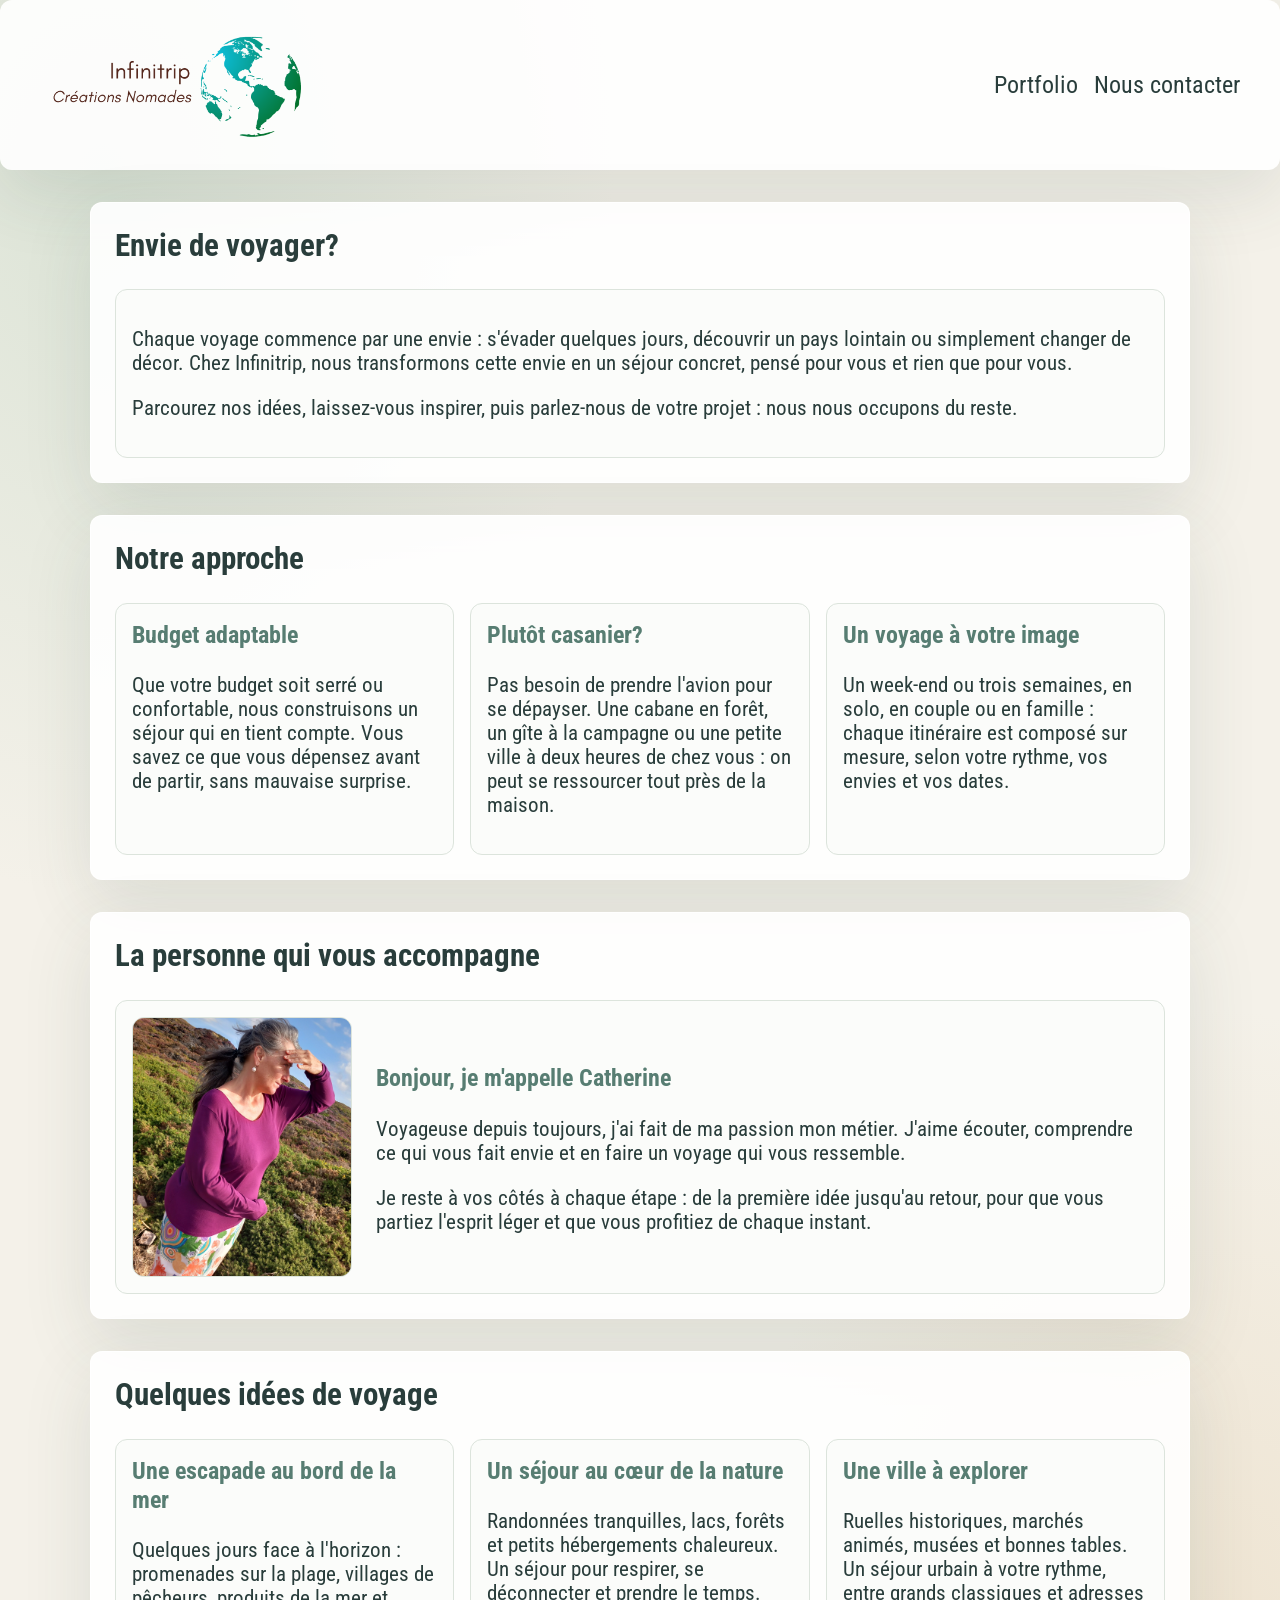
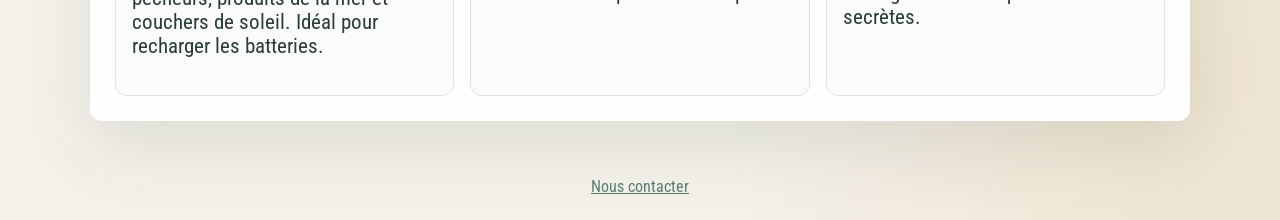
==== index.html @ 18522634 "Add files via upload" ====
<!DOCTYPE html>
<html lang="fr">
<head>
    <meta charset="utf-8">
    <meta name="viewport" content="width=device-width, initial-scale=1">
    <link rel="stylesheet" type="text/css" href="style.css">

    <link rel="preconnect" href="https://fonts.googleapis.com">
    <link rel="preconnect" href="https://fonts.gstatic.com" crossorigin>
    <link href="https://fonts.googleapis.com/css2?family=Roboto+Condensed:ital,wght@0,100..900;1,100..900&display=swap" rel="stylesheet">

    <title>INFINITRIP</title>
</head>
<body class="page-accueil">
    <header class="entete-principal">
        <nav class="navigation-principale" aria-label="Navigation principale">
            <h1><a href="index.html"><img class="logo-main" src="images/Logo.png" alt="Logo de l'entreprise"></a></h1>
            <a class="lien-navigation-portfolio" href="pages/portfolio.html">Portfolio</a>
            <a class="lien-navigation-contact" href="pages/contact.html">Nous contacter</a>
        </nav>
    </header>

    <main class="contenu-accueil">
        <section class="section-introduction" id="introduction">
            <h2>Envie de voyager?</h2>
            <div class="boite-introduction">
                <p>Chaque voyage commence par une envie : s'évader quelques jours, découvrir un pays lointain ou simplement changer de décor. Chez Infinitrip, nous transformons cette envie en un séjour concret, pensé pour vous et rien que pour vous.</p>
                <p>Parcourez nos idées, laissez-vous inspirer, puis parlez-nous de votre projet : nous nous occupons du reste.</p>
            </div>
        </section>

        <section class="section-approche" id="approche">
            <h2>Notre approche</h2>
            <div class="boites-approche">
                <article class="boite-approche">
                    <h3>Budget adaptable</h3>
                    <div class="contenu-boite">
                        <p>Que votre budget soit serré ou confortable, nous construisons un séjour qui en tient compte. Vous savez ce que vous dépensez avant de partir, sans mauvaise surprise.</p>
                    </div>
                </article>
                <article class="boite-approche">
                    <h3>Plutôt casanier?</h3>
                    <div class="contenu-boite">
                        <p>Pas besoin de prendre l'avion pour se dépayser. Une cabane en forêt, un gîte à la campagne ou une petite ville à deux heures de chez vous : on peut se ressourcer tout près de la maison.</p>
                    </div>
                </article>
                <article class="boite-approche">
                    <h3>Un voyage à votre image</h3>
                    <div class="contenu-boite">
                        <p>Un week-end ou trois semaines, en solo, en couple ou en famille : chaque itinéraire est composé sur mesure, selon votre rythme, vos envies et vos dates.</p>
                    </div>
                </article>
            </div>
        </section>

        <section class="section-presentation" id="presentation">
            <h2>La personne qui vous accompagne</h2>
            <div class="boite-presentation">
                <div class="photo-presentation"><img class="photo-profil" src="images/Catherine.jpeg" alt="Photo de moi"></div>
                <div class="texte-presentation">
                    <h3>Bonjour, je m'appelle Catherine</h3>
                    <p>Voyageuse depuis toujours, j'ai fait de ma passion mon métier. J'aime écouter, comprendre ce qui vous fait envie et en faire un voyage qui vous ressemble.</p>
                    <p>Je reste à vos côtés à chaque étape : de la première idée jusqu'au retour, pour que vous partiez l'esprit léger et que vous profitiez de chaque instant.</p>
                </div>
            </div>
        </section>

        <section class="section-voyage" id="voyage">
            <h2>Quelques idées de voyage</h2>
            <div class="boites-voyage">
                <article class="boite-voyage">
                    <h3>Une escapade au bord de la mer</h3>
                    <div class="contenu-boite">
                        <p>Quelques jours face à l'horizon : promenades sur la plage, villages de pêcheurs, produits de la mer et couchers de soleil. Idéal pour recharger les batteries.</p>
                    </div>
                </article>
                <article class="boite-voyage">
                    <h3>Un séjour au cœur de la nature</h3>
                    <div class="contenu-boite">
                        <p>Randonnées tranquilles, lacs, forêts et petits hébergements chaleureux. Un séjour pour respirer, se déconnecter et prendre le temps.</p>
                    </div>
                </article>
                <article class="boite-voyage">
                    <h3>Une ville à explorer</h3>
                    <div class="contenu-boite">
                        <p>Ruelles historiques, marchés animés, musées et bonnes tables. Un séjour urbain à votre rythme, entre grands classiques et adresses secrètes.</p>
                    </div>
                </article>
            </div>
        </section>
    </main>

    <footer class="pied-de-page">
        <a href="pages/contact.html">Nous contacter</a>
    </footer>
</body>
</html>
---- style.css ----
.body-contact {
    min-height: 100vh;
    margin: 0;
    padding: clamp(1rem, 4vw, 3rem);
    box-sizing: border-box;
    display: grid;
    place-items: center;
    color: #293d3b;
    background:
        radial-gradient(ellipse at 8% 10%, rgba(202, 218, 201, 0.58), transparent 32rem),
        radial-gradient(ellipse at 94% 92%, rgba(232, 213, 183, 0.5), transparent 30rem),
        #f4f1e9;
    font-family: "Roboto Condensed", sans-serif;
}

.contact-page {
    width: min(100%, 920px);
    margin: auto;
}

.contact-card {
    box-sizing: border-box;
    overflow: hidden;
    padding: clamp(1.5rem, 5vw, 3.5rem);
    border: 1px solid rgba(255, 255, 255, 0.8);
    border-radius: 24px;
    background: rgba(255, 255, 255, 0.9);
    box-shadow: 0 24px 70px rgba(52, 76, 67, 0.12);
}

.contact-intro {
    max-width: 620px;
    margin: 0 auto 2.25rem;
    text-align: center;
}

.contact-eyebrow {
    margin: 0 0 0.7rem;
    color: #577d72;
    font-size: 0.78rem;
    font-weight: 700;
    letter-spacing: 0.16em;
    text-transform: uppercase;
}

.contact-intro h1 {
    margin: 0;
    font-size: clamp(2rem, 5vw, 3.25rem);
    font-weight: 600;
    letter-spacing: -0.035em;
    line-height: 1.08;
}

.contact-description {
    max-width: 520px;
    margin: 1rem auto 0;
    color: #6f807b;
    font-size: 1.05rem;
    line-height: 1.6;
}

.contact-form {
    box-sizing: border-box;
    display: grid;
    grid-template-columns: repeat(2, minmax(0, 1fr));
    gap: 1.2rem 1.35rem;
}

.form-field {
    display: flex;
    min-width: 0;
    flex-direction: column;
    gap: 0.45rem;
}

.form-field label {
    font-size: 0.95rem;
    font-weight: 600;
}

.form-field label span {
    color: #6f807b;
    font-size: 0.85rem;
    font-weight: 400;
}

.form-field input,
.form-field select,
.form-field textarea {
    box-sizing: border-box;
    width: 100%;
    min-height: 48px;
    padding: 0.75rem 0.9rem;
    border: 1px solid #dce4dc;
    border-radius: 10px;
    outline: none;
    color: #293d3b;
    background: #fbfcfa;
    font: inherit;
    font-size: 1rem;
    transition: border-color 160ms ease, box-shadow 160ms ease, background 160ms ease;
}

.form-field textarea {
    min-height: 130px;
    resize: vertical;
}

.form-field input:focus,
.form-field select:focus,
.form-field textarea:focus {
    border-color: #577d72;
    background: #fff;
    box-shadow: 0 0 0 3px rgba(87, 125, 114, 0.14);
}

.form-field-full {
    grid-column: 1 / -1;
}

.form-submit {
    display: flex;
    align-items: center;
    justify-content: space-between;
    gap: 1rem;
    margin-top: 0.25rem;
}

.form-submit button {
    min-height: 50px;
    padding: 0.8rem 1.4rem;
    border: 0;
    border-radius: 10px;
    color: #fff;
    background: #577d72;
    cursor: pointer;
    font: inherit;
    font-size: 1rem;
    font-weight: 600;
    transition: background 160ms ease, transform 160ms ease;
}

.form-submit button:hover {
    transform: translateY(-1px);
    background: #3f6259;
}

.form-submit button:focus {
    outline: 3px solid rgba(87, 125, 114, 0.35);
    outline-offset: 3px;
}

.form-submit button span {
    margin-left: 0.5rem;
    font-size: 1.15rem;
}

.form-submit p {
    margin: 0;
    color: #6f807b;
    font-size: 0.9rem;
}

@media (max-width: 600px) {
    .body-contact {
        padding: 1rem;
    }

    .contact-card {
        padding: 1.5rem 1.15rem;
        border-radius: 18px;
    }

    .contact-intro {
        margin-bottom: 1.75rem;
        text-align: left;
    }
    .contact-eyebrow {
        text-align: center;
    }

    .contact-form {
        grid-template-columns: 1fr;
        gap: 1rem;
    }

    .form-field-full {
        grid-column: auto;
    }

    .form-submit {
        align-items: flex-start;
        flex-direction: column;
    }
}

/* PAGE D'ACCUEIL */
.page-accueil {
    box-sizing: border-box;
    margin: 0;
    color: #293d3b;
    background:
        radial-gradient(ellipse at 8% 10%, rgba(202, 218, 201, 0.58), transparent 32rem),
        radial-gradient(ellipse at 94% 92%, rgba(232, 213, 183, 0.5), transparent 30rem),
        #f4f1e9;
    font-family: "Roboto Condensed", sans-serif;
}

.contenu-accueil,
.pied-de-page {
    box-sizing: border-box;
    width: min(100% - 2rem, 1100px);
    margin-right: auto;
    margin-left: auto;
}

.entete-principal {
    box-sizing: border-box;
    width: 100%;
}

.navigation-principale {
    display: flex;
    align-items: center;
    flex-direction: row;
    gap: 1rem;
    box-sizing: border-box;
    width: 100%;
    padding: 1rem clamp(1rem, 4vw, 2rem);
    color: #293d3b;
    background: rgba(255, 255, 255, 0.9);
    box-shadow: 0 24px 70px rgba(52, 76, 67, 0.12);
    border-radius: 12px;
}

.navigation-principale h1 {
    margin: 0;
}

.navigation-principale img {
    max-width: 100%;
    height: auto;
}

.logo-main {
    display: block;
    width: clamp(8rem, 28vw, 18rem);
    margin: 0;
    object-fit: contain;
}

.navigation-principale a {
    text-decoration: none;
    color: inherit;
}

.lien-navigation-portfolio, .lien-navigation-contact {
    font-size: 1.5rem;

}

.navigation-principale .lien-navigation-portfolio {
    margin-left: auto;
}
.navigation-principale .lien-navigation-contact {
    margin-right: 0.5rem;
}

.contenu-accueil {
    font-size: 1.3rem;
}

.contenu-accueil section {
    margin: 2rem 0;
    padding: 1.5rem;
    border: 1px solid rgba(255, 255, 255, 0.8);
    border-radius: 12px;
    background: rgba(255, 255, 255, 0.9);
    box-shadow: 0 24px 70px rgba(52, 76, 67, 0.12);
}

.contenu-accueil h2 {
    margin-top: 0;
    border-radius: 12px;
}

.boite-introduction,
.boite-approche,
.boite-presentation,
.boite-voyage {
    padding: 1rem;
    border: 1px solid #dce4dc;
    border-radius: 12px;
    background: #fbfcfa;
}

.boites-approche,
.boites-voyage {
    display: flex;
    flex-wrap: wrap;
    gap: 1rem;
    border-radius: 12px;
}

.boite-approche,
.boite-voyage {
    box-sizing: border-box;
    flex: 1 1 250px;
    border-radius: 12px;
}

.boite-approche h3,
.boite-voyage h3 {
    margin-top: 0;
    border-radius: 12px;
}

.boite-presentation {
    display: flex;
    align-items: center;
    gap: 1.5rem;
    border-radius: 12px;
}

.photo-presentation {
    box-sizing: border-box;
    display: flex;
    width: 220px;
    min-width: 220px;
    height: 260px;
    align-items: center;
    justify-content: center;
    border: 1px solid #dce4dc;
    text-align: center;
    border-radius: 12px;
    background: #dce4dc;
}

.photo-profil {
    display: block;
    width: 100%;
    height: 100%;
    object-fit: cover;
    border-radius: 11px;
}

.texte-presentation {
    flex: 1;
}

.pied-de-page {
    display: flex;
    justify-content: center;
    padding: 1.5rem 0;
}

.page-accueil .pied-de-page a {
    color: #577d72;
}

.contenu-accueil h3 {
    color: #577d72;
}

@media (max-width: 650px) {
    .contenu-accueil,
    .pied-de-page {
        width: min(100% - 1.5rem, 1100px);
    }

    .entete-principal {
        width: 100%;
    }

    .navigation-principale {
        flex-wrap: nowrap;
        gap: 0.35rem;
        padding: 0.5rem 0.75rem;
    }

    .navigation-principale h1 {
        width: auto;
    }

    .navigation-principale a {
        font-size: 0.9rem;
        white-space: nowrap;
    }

    .navigation-principale .lien-navigation-portfolio,
    .navigation-principale .lien-navigation-contact {
        font-size: 1rem;
    }

    

    .contenu-accueil section {
        margin: 1.25rem 0;
        padding: 1rem;
    }

    .boite-presentation {
        align-items: flex-start;
        flex-direction: column;
        border-radius: 12px;
    }

    .photo-presentation {
        width: min(100%, 220px);
        min-width: 0;
        height: 260px;
    }
}

/* PAGE PORTFOLIO */
.page-portfolio {
    box-sizing: border-box;
    margin: 0;
    color: #293d3b;
    background:
        radial-gradient(ellipse at 8% 10%, rgba(202, 218, 201, 0.58), transparent 32rem),
        radial-gradient(ellipse at 94% 92%, rgba(232, 213, 183, 0.5), transparent 30rem),
        #f4f1e9;
    font-family: "Roboto Condensed", sans-serif;
}

.contenu-portfolio {
    box-sizing: border-box;
    width: min(100% - 2rem, 1600px);
    margin: 2rem auto;
}

.contenu-portfolio h2 {
    margin: 0 0 1.5rem;
    font-size: clamp(2rem, 5vw, 3rem);
}

.galerie-portfolio {
    display: grid;
    grid-template-columns: repeat(auto-fit, minmax(min(100%, 420px), 1fr));
    gap: 1rem;
}

.carte-portfolio {
    box-sizing: border-box;
    position: relative;
    min-width: 0;
    margin: 0;
    overflow: hidden;
    border-radius: 12px;
    aspect-ratio: 4 / 3;
}

.carte-portfolio img {
    width: 100%;
    height: 100%;
    object-fit: cover;
}

.carte-portfolio figcaption {
    position: absolute;
    right: 0;
    bottom: 0;
    left: 0;
    padding: 1rem;
    color: #fff;
    background: rgba(0, 0, 0, 0.65);
    text-align: center;
    opacity: 0;
    transition: opacity 180ms ease;
}

.carte-portfolio:hover figcaption {
    opacity: 1;
}

@media (max-width: 650px) {
    .contenu-portfolio {
        width: min(100% - 1.5rem, 1600px);
        margin: 1.25rem auto;
    }

    .galerie-portfolio {
        display: grid;
        grid-template-columns: 1fr;
        gap: 0.75rem;
    }

    .carte-portfolio {
        aspect-ratio: auto;
    }

    .carte-portfolio figcaption {
        position: static;
        color: #293d3b;
        background: #dce4dc;
        opacity: 1;
    }

    .carte-portfolio img {
        height: auto;
        aspect-ratio: 4 / 3;
    }
}
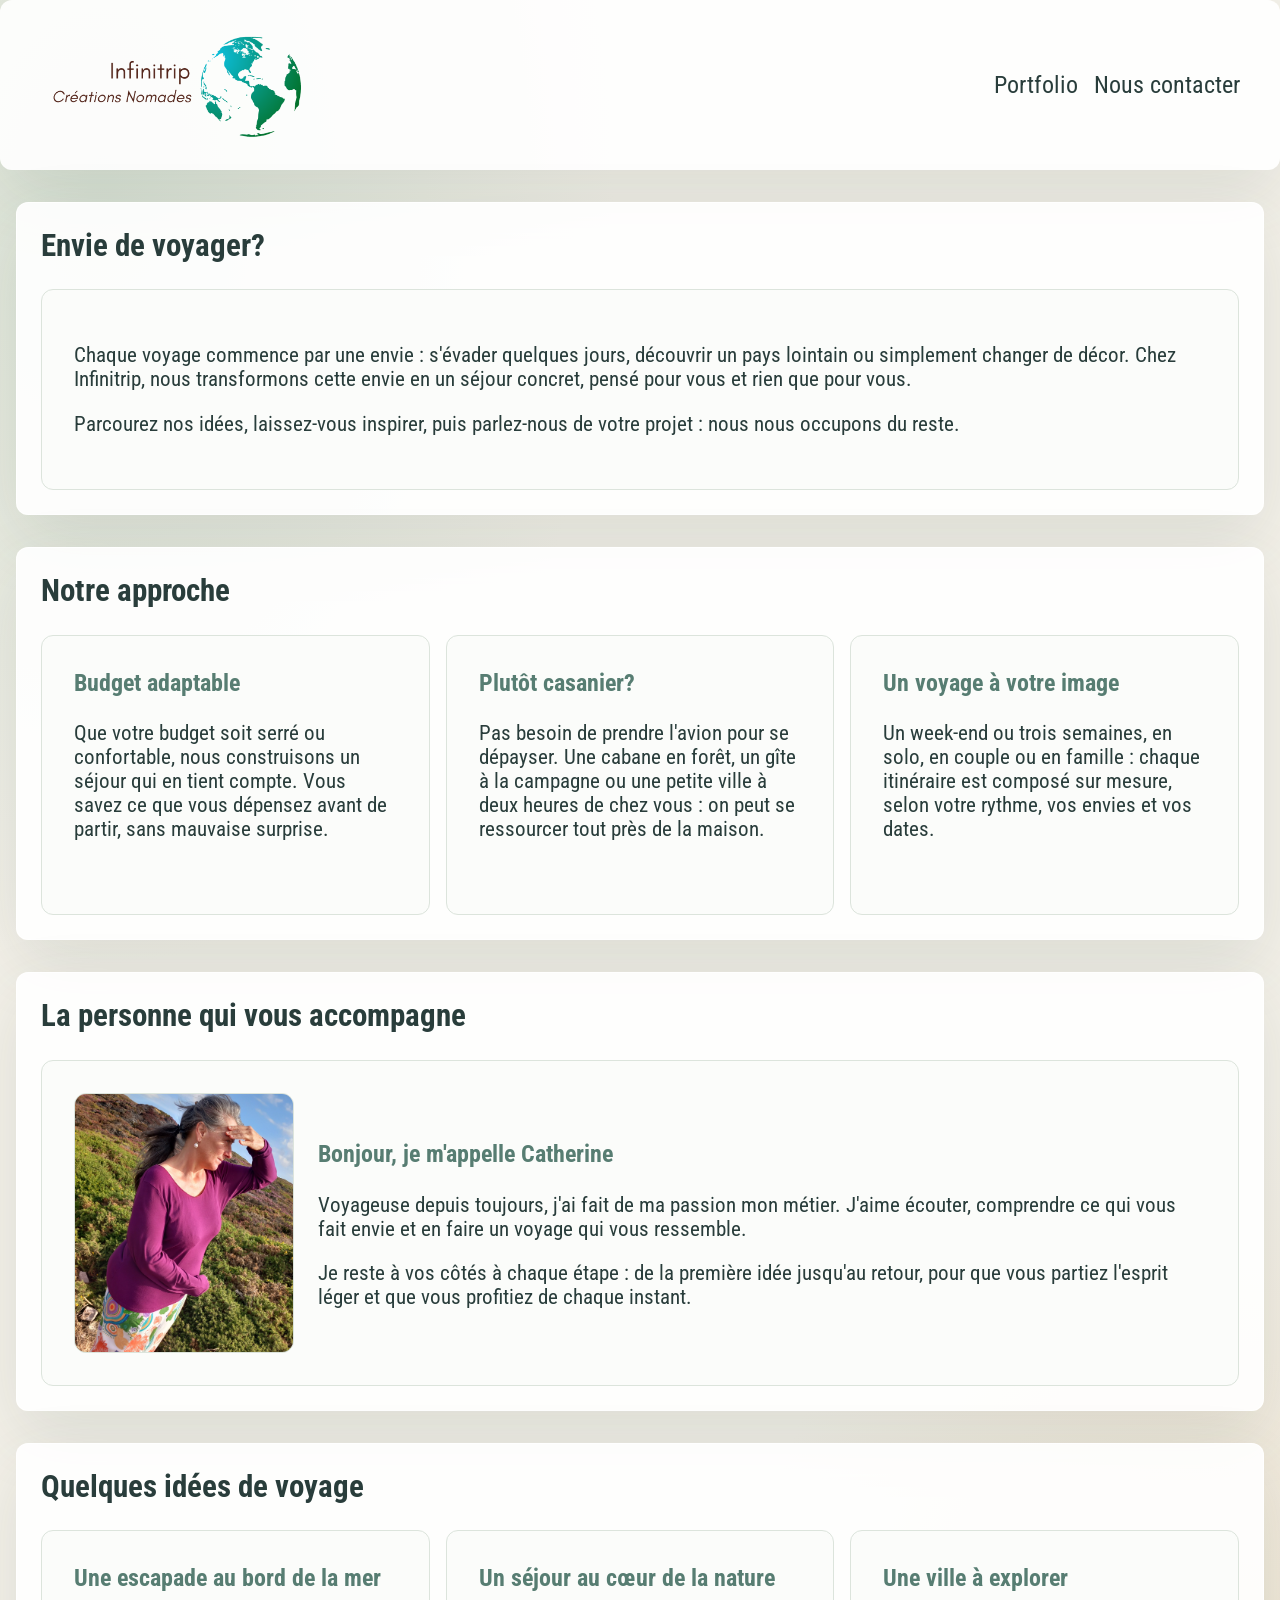
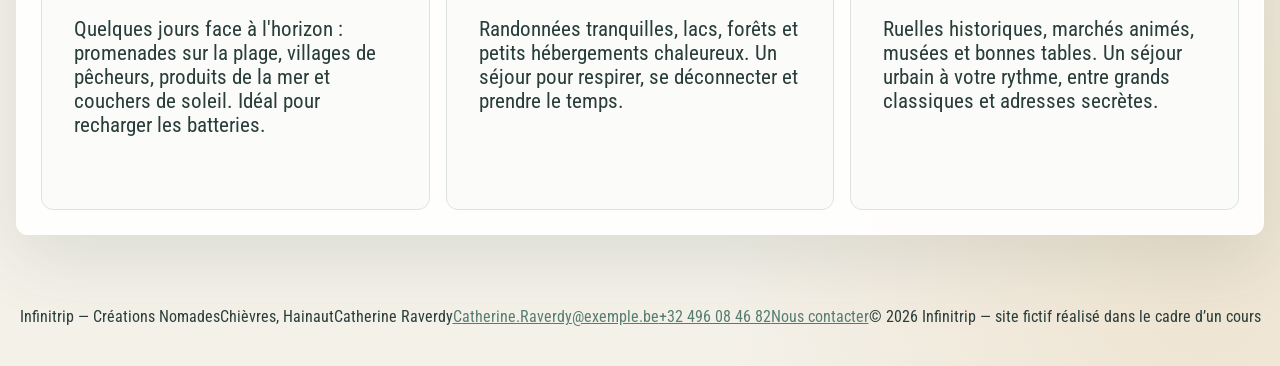
==== commit a4181eae: "Update index.html" ====
--- a/index.html
+++ b/index.html
@@ -91,7 +91,13 @@
     </main>
 
     <footer class="pied-de-page">
-        <a href="pages/contact.html">Nous contacter</a>
+        <p class="pied-nom">Infinitrip — Créations Nomades</p>
+        <p>Chièvres, Hainaut</p>
+        <p>Catherine Raverdy</p>
+        <p><a href="mailto:Catherine.Raverdy@exemple.be">Catherine.Raverdy@exemple.be</a></p>
+        <p><a href="tel:+32496084682">+32 496 08 46 82</a></p>
+        <p><a href="pages/contact.html">Nous contacter</a></p>
+        <p class="pied-droits">© 2026 Infinitrip — site fictif réalisé dans le cadre d’un cours</p>
     </footer>
 </body>
 </html>
--- a/style.css
+++ b/style.css
@@ -173,7 +173,7 @@
 
     .contact-intro {
         margin-bottom: 1.75rem;
-        text-align: left;
+        text-align: center;
     }
     .contact-eyebrow {
         text-align: center;
@@ -209,7 +209,7 @@
 .contenu-accueil,
 .pied-de-page {
     box-sizing: border-box;
-    width: min(100% - 2rem, 1100px);
+    width: min(100% - 2rem, 1500px);
     margin-right: auto;
     margin-left: auto;
 }
@@ -288,7 +288,7 @@
 .boite-approche,
 .boite-presentation,
 .boite-voyage {
-    padding: 1rem;
+    padding: 2rem;
     border: 1px solid #dce4dc;
     border-radius: 12px;
     background: #fbfcfa;
@@ -307,6 +307,7 @@
     box-sizing: border-box;
     flex: 1 1 250px;
     border-radius: 12px;
+    min-height: 280px;
 }
 
 .boite-approche h3,
@@ -365,7 +366,7 @@
 @media (max-width: 650px) {
     .contenu-accueil,
     .pied-de-page {
-        width: min(100% - 1.5rem, 1100px);
+        width: min(100% - 1.5rem, 1500px);
     }
 
     .entete-principal {
@@ -395,8 +396,8 @@
     
 
     .contenu-accueil section {
-        margin: 1.25rem 0;
-        padding: 1rem;
+    margin: 3rem 0;      
+    padding: 2.5rem;     
     }
 
     .boite-presentation {
